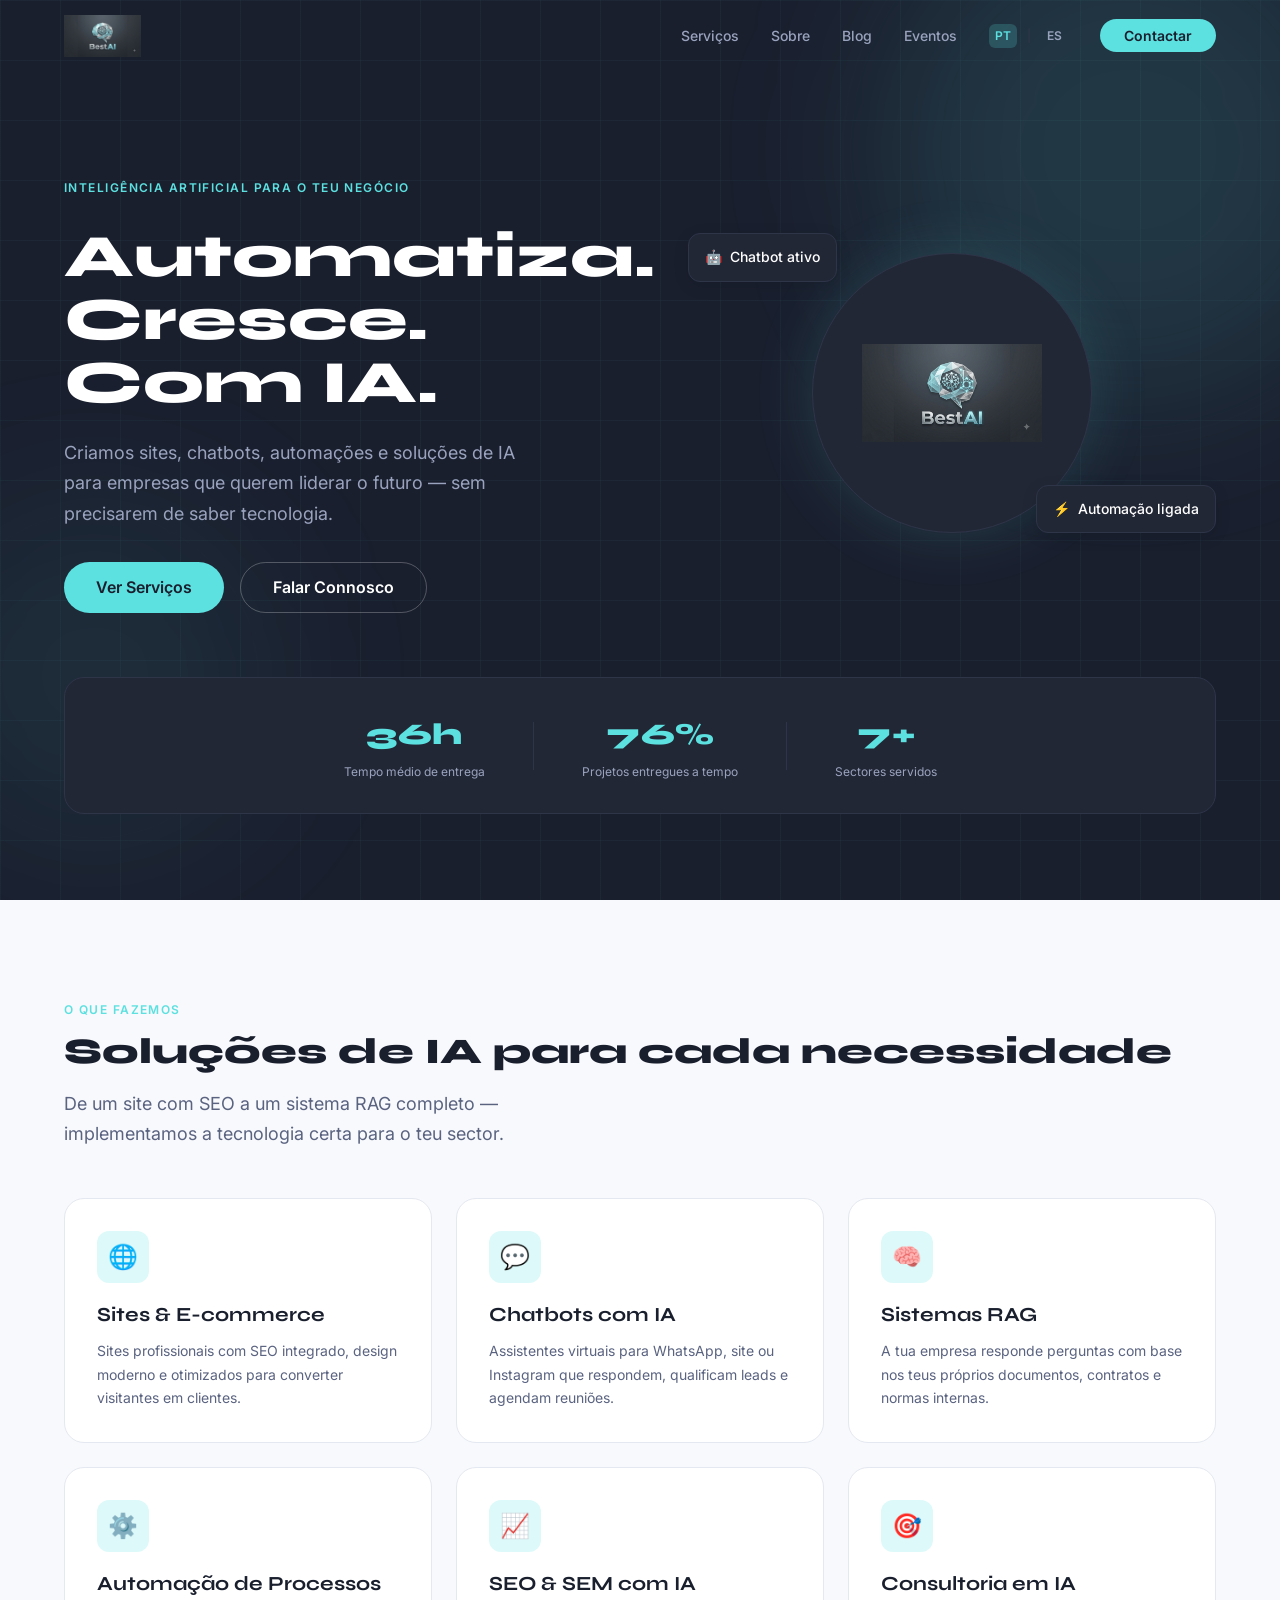
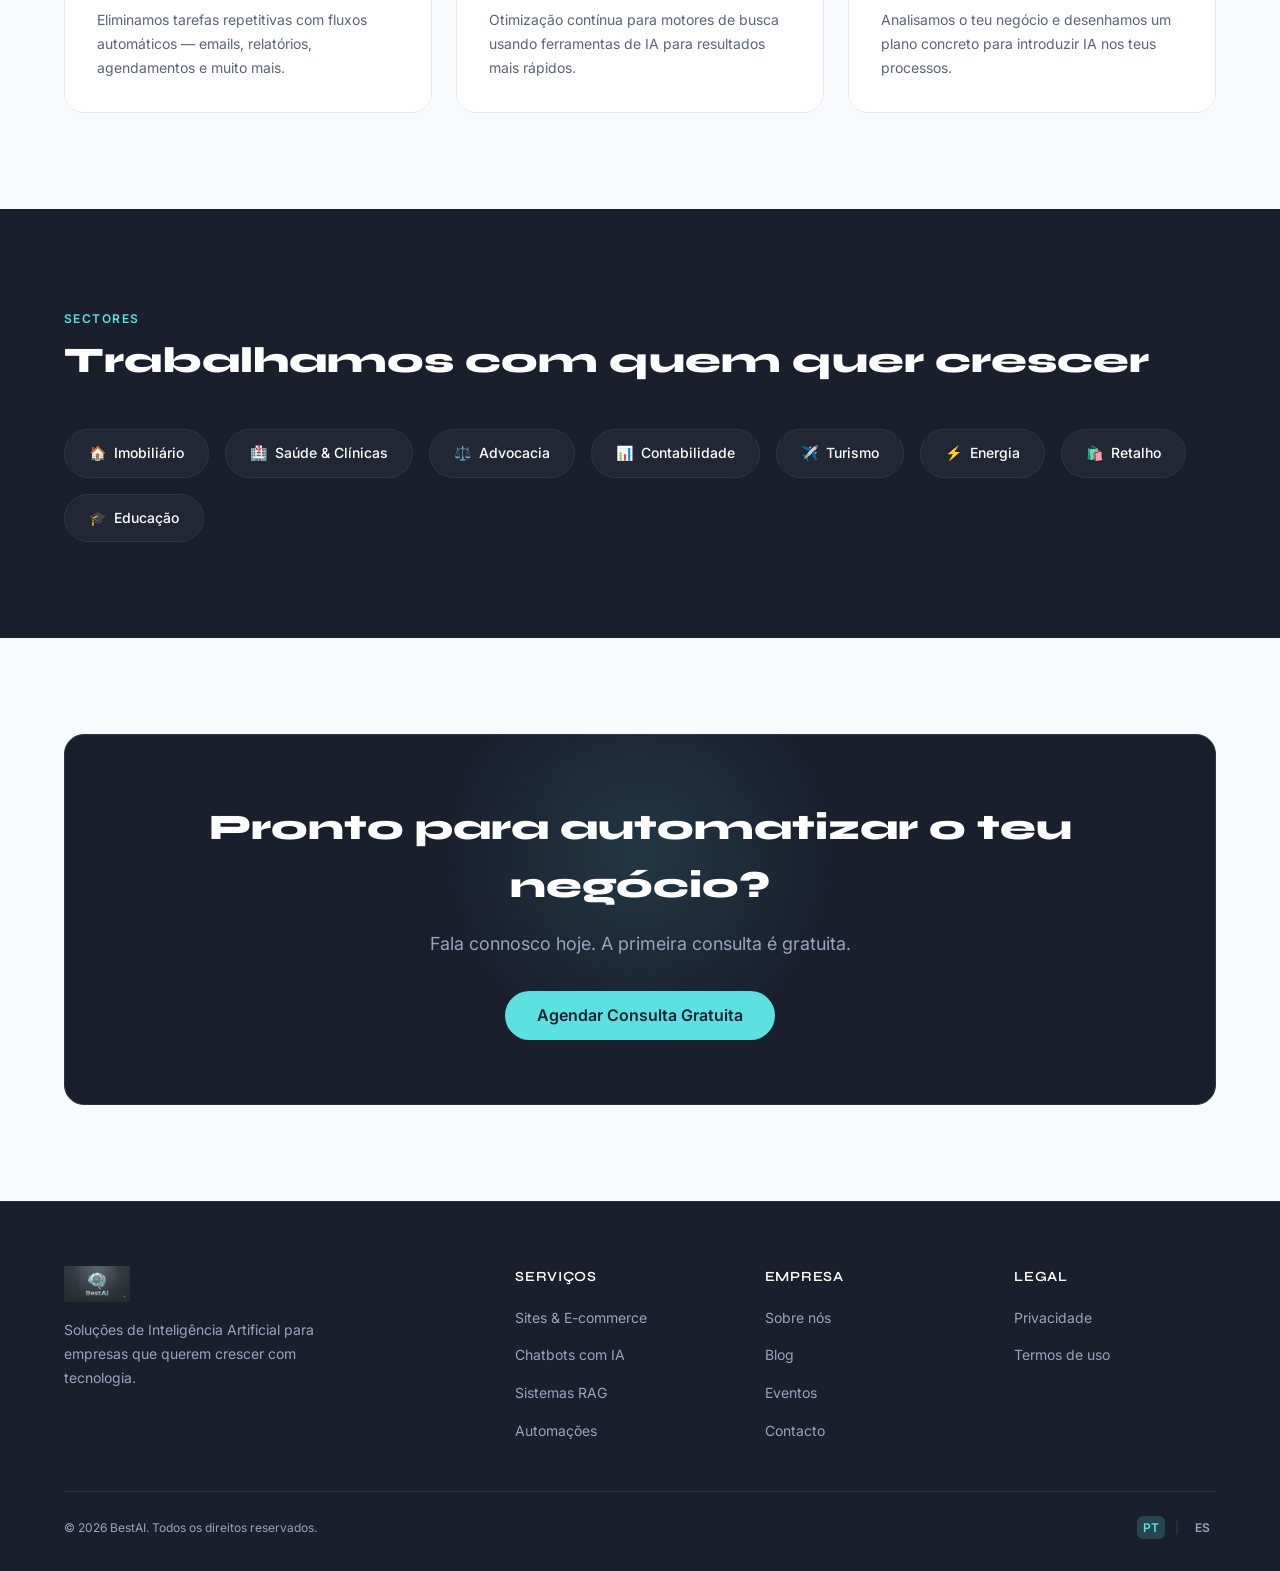
==== index.html @ 7750e02c "feat: index.html homepage completa" ====
<!DOCTYPE html>
<html lang="pt">
<head>
  <meta charset="UTF-8" />
  <meta name="viewport" content="width=device-width, initial-scale=1.0" />
  <meta name="description" content="BestAI — Soluções de Inteligência Artificial para empresas. Sites, Chatbots, RAG, Automações e SEO com IA." />
  <title>BestAI — Inteligência Artificial para o teu negócio</title>

  <link rel="icon" type="image/png" href="assets/images/logo.png" />
  <link rel="stylesheet" href="assets/css/style.css" />
</head>
<body>

  <!-- ═══════════════════════════════════════
       NAVBAR
  ══════════════════════════════════════════ -->
  <nav class="navbar">
    <div class="container">
      <a href="index.html" class="navbar__logo">
        <img src="assets/images/logo.png" alt="BestAI" />
      </a>

      <ul class="navbar__links">
        <li><a href="pages/servicos.html" data-i18n="nav_services">Serviços</a></li>
        <li><a href="pages/sobre.html"    data-i18n="nav_about">Sobre</a></li>
        <li><a href="pages/blog.html"     data-i18n="nav_blog">Blog</a></li>
        <li><a href="pages/eventos.html"  data-i18n="nav_events">Eventos</a></li>
        <li>
          <div class="lang-switcher">
            <span data-lang="pt" class="active">PT</span>
            <span style="color:#2e3548">|</span>
            <span data-lang="es">ES</span>
          </div>
        </li>
        <li><a href="#contacto" class="navbar__cta" data-i18n="nav_contact">Contactar</a></li>
      </ul>

      <div class="navbar__toggle" aria-label="Menu">
        <span></span><span></span><span></span>
      </div>
    </div>
  </nav>

  <!-- ═══════════════════════════════════════
       HERO
  ══════════════════════════════════════════ -->
  <section class="hero">
    <div class="hero__bg">
      <div class="hero__orb hero__orb--1"></div>
      <div class="hero__orb hero__orb--2"></div>
      <div class="hero__grid"></div>
    </div>

    <div class="container hero__content">
      <div class="hero__text">
        <span class="section__eyebrow" data-i18n="hero_eyebrow">Inteligência Artificial para o teu negócio</span>
        <h1 class="hero__title" data-i18n="hero_title">Automatiza. Cresce.<br>Com IA.</h1>
        <p class="hero__subtitle" data-i18n="hero_subtitle">
          Criamos sites, chatbots, automações e soluções de IA para empresas que querem liderar o futuro.
        </p>
        <div class="hero__actions">
          <a href="pages/servicos.html" class="btn btn--primary" data-i18n="hero_cta_main">Ver Serviços</a>
          <a href="#contacto" class="btn btn--outline" data-i18n="hero_cta_alt">Falar Connosco</a>
        </div>
      </div>

      <div class="hero__visual">
        <div class="hero__card-float hero__card-float--1">
          <span>🤖</span>
          <p>Chatbot ativo</p>
        </div>
        <div class="hero__brain">
          <img src="assets/images/logo.png" alt="BestAI Brain" />
        </div>
        <div class="hero__card-float hero__card-float--2">
          <span>⚡</span>
          <p>Automação ligada</p>
        </div>
      </div>
    </div>

    <!-- Stats -->
    <div class="container">
      <div class="hero__stats">
        <div class="stat-item">
          <span class="stat-item__value" data-target="48h">48h</span>
          <span class="stat-item__label" data-i18n="stat_1_label">Tempo médio de entrega</span>
        </div>
        <div class="stat-item__divider"></div>
        <div class="stat-item">
          <span class="stat-item__value" data-target="100%">100%</span>
          <span class="stat-item__label" data-i18n="stat_2_label">Projetos entregues a tempo</span>
        </div>
        <div class="stat-item__divider"></div>
        <div class="stat-item">
          <span class="stat-item__value" data-target="10+">10+</span>
          <span class="stat-item__label" data-i18n="stat_3_label">Sectores servidos</span>
        </div>
      </div>
    </div>
  </section>

  <!-- ═══════════════════════════════════════
       SERVIÇOS
  ══════════════════════════════════════════ -->
  <section class="section section--light" id="servicos">
    <div class="container">
      <div class="section__header">
        <span class="section__eyebrow" data-i18n="services_eyebrow">O que fazemos</span>
        <h2 class="section__title" data-i18n="services_title">Soluções de IA para cada necessidade</h2>
        <p class="section__subtitle" data-i18n="services_subtitle">
          De um site com SEO a um sistema RAG completo — implementamos a tecnologia certa para o teu sector.
        </p>
      </div>

      <div class="services__grid">
        <div class="card">
          <div class="card__icon">🌐</div>
          <h3 class="card__title" data-i18n="svc_1_title">Sites & E-commerce</h3>
          <p class="card__text"  data-i18n="svc_1_text">Sites profissionais com SEO integrado, design moderno e otimizados para converter visitantes em clientes.</p>
        </div>
        <div class="card">
          <div class="card__icon">💬</div>
          <h3 class="card__title" data-i18n="svc_2_title">Chatbots com IA</h3>
          <p class="card__text"  data-i18n="svc_2_text">Assistentes virtuais para WhatsApp, site ou Instagram que respondem, qualificam leads e agendam reuniões.</p>
        </div>
        <div class="card">
          <div class="card__icon">🧠</div>
          <h3 class="card__title" data-i18n="svc_3_title">Sistemas RAG</h3>
          <p class="card__text"  data-i18n="svc_3_text">A tua empresa responde perguntas com base nos teus próprios documentos, contratos e normas internas.</p>
        </div>
        <div class="card">
          <div class="card__icon">⚙️</div>
          <h3 class="card__title" data-i18n="svc_4_title">Automação de Processos</h3>
          <p class="card__text"  data-i18n="svc_4_text">Eliminamos tarefas repetitivas com fluxos automáticos — emails, relatórios, agendamentos e muito mais.</p>
        </div>
        <div class="card">
          <div class="card__icon">📈</div>
          <h3 class="card__title" data-i18n="svc_5_title">SEO & SEM com IA</h3>
          <p class="card__text"  data-i18n="svc_5_text">Otimização contínua para motores de busca usando ferramentas de IA para resultados mais rápidos.</p>
        </div>
        <div class="card">
          <div class="card__icon">🎯</div>
          <h3 class="card__title" data-i18n="svc_6_title">Consultoria em IA</h3>
          <p class="card__text"  data-i18n="svc_6_text">Analisamos o teu negócio e desenhamos um plano concreto para introduzir IA nos teus processos.</p>
        </div>
      </div>
    </div>
  </section>

  <!-- ═══════════════════════════════════════
       SECTORES
  ══════════════════════════════════════════ -->
  <section class="section section--dark" id="sectores">
    <div class="container">
      <div class="section__header">
        <span class="section__eyebrow" data-i18n="sectors_eyebrow">Sectores</span>
        <h2 class="section__title" data-i18n="sectors_title">Trabalhamos com quem quer crescer</h2>
      </div>
      <div class="sectors__grid">
        <div class="sector-tag">🏠 <span data-i18n="sector_1">Imobiliário</span></div>
        <div class="sector-tag">🏥 <span data-i18n="sector_2">Saúde & Clínicas</span></div>
        <div class="sector-tag">⚖️ <span data-i18n="sector_3">Advocacia</span></div>
        <div class="sector-tag">📊 <span data-i18n="sector_4">Contabilidade</span></div>
        <div class="sector-tag">✈️ <span data-i18n="sector_5">Turismo</span></div>
        <div class="sector-tag">⚡ <span data-i18n="sector_6">Energia</span></div>
        <div class="sector-tag">🛍️ <span data-i18n="sector_7">Retalho</span></div>
        <div class="sector-tag">🎓 <span data-i18n="sector_8">Educação</span></div>
      </div>
    </div>
  </section>

  <!-- ═══════════════════════════════════════
       CTA FINAL
  ══════════════════════════════════════════ -->
  <section class="section cta-section" id="contacto">
    <div class="container">
      <div class="cta-box">
        <h2 class="cta-box__title" data-i18n="cta_title">Pronto para automatizar o teu negócio?</h2>
        <p class="cta-box__subtitle" data-i18n="cta_subtitle">Fala connosco hoje. A primeira consulta é gratuita.</p>
        <a href="mailto:hello@bestai.pt" class="btn btn--primary" data-i18n="cta_button">Agendar Consulta Gratuita</a>
      </div>
    </div>
  </section>

  <!-- ═══════════════════════════════════════
       FOOTER
  ══════════════════════════════════════════ -->
  <footer class="footer">
    <div class="container">
      <div class="footer__grid">
        <div class="footer__brand">
          <img src="assets/images/logo.png" alt="BestAI" />
          <p data-i18n="footer_desc">Soluções de Inteligência Artificial para empresas que querem crescer com tecnologia.</p>
        </div>
        <div class="footer__col">
          <h4 data-i18n="footer_services">Serviços</h4>
          <ul>
            <li><a href="pages/servicos.html">Sites & E-commerce</a></li>
            <li><a href="pages/servicos.html">Chatbots com IA</a></li>
            <li><a href="pages/servicos.html">Sistemas RAG</a></li>
            <li><a href="pages/servicos.html">Automações</a></li>
          </ul>
        </div>
        <div class="footer__col">
          <h4 data-i18n="footer_company">Empresa</h4>
          <ul>
            <li><a href="pages/sobre.html"   data-i18n="footer_about">Sobre nós</a></li>
            <li><a href="pages/blog.html"    data-i18n="footer_blog">Blog</a></li>
            <li><a href="pages/eventos.html" data-i18n="footer_events">Eventos</a></li>
            <li><a href="#contacto"          data-i18n="footer_contact">Contacto</a></li>
          </ul>
        </div>
        <div class="footer__col">
          <h4 data-i18n="footer_legal">Legal</h4>
          <ul>
            <li><a href="#" data-i18n="footer_privacy">Privacidade</a></li>
            <li><a href="#" data-i18n="footer_terms">Termos de uso</a></li>
          </ul>
        </div>
      </div>
      <div class="footer__bottom">
        <span>© 2026 BestAI. <span data-i18n="footer_rights">Todos os direitos reservados.</span></span>
        <div class="lang-switcher">
          <span data-lang="pt">PT</span>
          <span style="color:#2e3548">|</span>
          <span data-lang="es">ES</span>
        </div>
      </div>
    </div>
  </footer>

  <script src="assets/js/i18n.js"></script>
  <script src="assets/js/main.js"></script>
</body>
</html>
---- assets/css/style.css ----
/* ============================================
   BESTAI — GLOBAL STYLES
   ============================================ */

   @import url('https://fonts.googleapis.com/css2?family=Syne:wght@400;600;700;800&family=Inter:wght@300;400;500;600&display=swap');
   @import './theme.css';
   
   /* RESET */
   *, *::before, *::after {
     box-sizing: border-box;
     margin: 0;
     padding: 0;
   }
   
   html {
     scroll-behavior: smooth;
     font-size: 16px;
   }
   
   body {
     font-family: var(--font-body);
     font-weight: var(--weight-regular);
     color: var(--color-text-primary);
     background-color: var(--color-light-bg);
     line-height: 1.6;
     -webkit-font-smoothing: antialiased;
   }
   
   img { max-width: 100%; display: block; }
   a  { text-decoration: none; color: inherit; }
   ul { list-style: none; }
   
   /* ============================================
      CONTAINER
      ============================================ */
   .container {
     width: 100%;
     max-width: var(--container-max);
     margin: 0 auto;
     padding: 0 var(--space-6);
   }
   
   /* ============================================
      NAVBAR
      ============================================ */
   .navbar {
     position: fixed;
     top: 0; left: 0; right: 0;
     height: var(--nav-height);
     z-index: 100;
     transition: background var(--transition-normal),
                 box-shadow var(--transition-normal);
   }
   
   .navbar.scrolled {
     background: rgba(26, 31, 46, 0.96);
     backdrop-filter: blur(12px);
     box-shadow: 0 2px 20px rgba(0,0,0,0.3);
   }
   
   .navbar .container {
     height: 100%;
     display: flex;
     align-items: center;
     justify-content: space-between;
   }
   
   .navbar__logo img {
     height: 42px;
     width: auto;
   }
   
   .navbar__links {
     display: flex;
     align-items: center;
     gap: var(--space-8);
   }
   
   .navbar__links a {
     font-family: var(--font-body);
     font-size: var(--text-sm);
     font-weight: var(--weight-medium);
     color: var(--color-text-muted);
     transition: color var(--transition-fast);
     position: relative;
   }
   
   .navbar__links a::after {
     content: '';
     position: absolute;
     bottom: -4px; left: 0;
     width: 0; height: 2px;
     background: var(--color-cyan);
     transition: width var(--transition-normal);
   }
   
   .navbar__links a:hover,
   .navbar__links a.active {
     color: var(--color-text-light);
   }
   
   .navbar__links a:hover::after,
   .navbar__links a.active::after {
     width: 100%;
   }
   
   .navbar__cta {
     background: var(--color-cyan);
     color: var(--color-dark-bg) !important;
     font-weight: var(--weight-semibold) !important;
     padding: var(--space-2) var(--space-6);
     border-radius: var(--radius-full);
     transition: background var(--transition-fast),
                 box-shadow var(--transition-fast) !important;
   }
   
   .navbar__cta:hover {
     background: var(--color-cyan-dark) !important;
     box-shadow: var(--shadow-cyan) !important;
   }
   
   .navbar__cta::after { display: none !important; }
   
   /* Lang switcher */
   .lang-switcher {
     display: flex;
     align-items: center;
     gap: var(--space-1);
     font-size: var(--text-xs);
     font-weight: var(--weight-semibold);
     color: var(--color-text-muted);
     cursor: pointer;
   }
   
   .lang-switcher span {
     padding: 2px 6px;
     border-radius: var(--radius-sm);
     transition: background var(--transition-fast),
                 color var(--transition-fast);
   }
   
   .lang-switcher span.active {
     background: var(--color-cyan-glow);
     color: var(--color-cyan);
   }
   
   /* Mobile menu toggle */
   .navbar__toggle {
     display: none;
     flex-direction: column;
     gap: 5px;
     cursor: pointer;
     padding: var(--space-2);
   }
   
   .navbar__toggle span {
     display: block;
     width: 24px; height: 2px;
     background: var(--color-text-light);
     border-radius: 2px;
     transition: transform var(--transition-normal),
                 opacity var(--transition-normal);
   }
   
   /* ============================================
      BUTTONS
      ============================================ */
   .btn {
     display: inline-flex;
     align-items: center;
     gap: var(--space-2);
     padding: var(--space-3) var(--space-8);
     border-radius: var(--radius-full);
     font-family: var(--font-body);
     font-size: var(--text-base);
     font-weight: var(--weight-semibold);
     cursor: pointer;
     border: none;
     transition: all var(--transition-normal);
     white-space: nowrap;
   }
   
   .btn--primary {
     background: var(--color-cyan);
     color: var(--color-dark-bg);
   }
   
   .btn--primary:hover {
     background: var(--color-cyan-dark);
     box-shadow: var(--shadow-cyan);
     transform: translateY(-2px);
   }
   
   .btn--outline {
     background: transparent;
     color: var(--color-text-light);
     border: 1.5px solid rgba(255,255,255,0.25);
   }
   
   .btn--outline:hover {
     border-color: var(--color-cyan);
     color: var(--color-cyan);
     transform: translateY(-2px);
   }
   
   .btn--dark {
     background: var(--color-dark-surface);
     color: var(--color-text-light);
     border: 1px solid var(--color-dark-border);
   }
   
   .btn--dark:hover {
     border-color: var(--color-cyan);
     box-shadow: var(--shadow-cyan);
     transform: translateY(-2px);
   }
   
   /* ============================================
      SECTION BASE
      ============================================ */
   .section {
     padding: var(--space-24) 0;
   }
   
   .section--dark {
     background: var(--color-dark-bg);
     color: var(--color-text-light);
   }
   
   .section--light {
     background: var(--color-light-bg);
   }
   
   .section--surface {
     background: var(--color-light-surface);
   }
   
   .section__eyebrow {
     display: inline-block;
     font-size: var(--text-xs);
     font-weight: var(--weight-semibold);
     letter-spacing: 0.12em;
     text-transform: uppercase;
     color: var(--color-cyan);
     margin-bottom: var(--space-3);
   }
   
   .section__title {
     font-family: var(--font-display);
     font-size: var(--text-4xl);
     font-weight: var(--weight-black);
     line-height: 1.15;
     margin-bottom: var(--space-4);
   }
   
   .section__subtitle {
     font-size: var(--text-lg);
     color: var(--color-text-secondary);
     max-width: 560px;
     line-height: 1.7;
   }
   
   .section--dark .section__subtitle {
     color: var(--color-text-muted);
   }
   
   /* ============================================
      CARDS
      ============================================ */
   .card {
     background: var(--color-light-surface);
     border: 1px solid var(--color-light-border);
     border-radius: var(--radius-lg);
     padding: var(--space-8);
     transition: box-shadow var(--transition-normal),
                 transform var(--transition-normal),
                 border-color var(--transition-normal);
   }
   
   .card:hover {
     box-shadow: var(--shadow-lg);
     transform: translateY(-4px);
     border-color: var(--color-cyan);
   }
   
   .card--dark {
     background: var(--color-dark-surface);
     border-color: var(--color-dark-border);
   }
   
   .card--dark:hover {
     box-shadow: var(--shadow-cyan);
   }
   
   .card__icon {
     width: 52px; height: 52px;
     background: var(--color-cyan-glow);
     border-radius: var(--radius-md);
     display: flex;
     align-items: center;
     justify-content: center;
     margin-bottom: var(--space-4);
     font-size: 1.5rem;
   }
   
   .card__title {
     font-family: var(--font-display);
     font-size: var(--text-xl);
     font-weight: var(--weight-bold);
     margin-bottom: var(--space-2);
   }
   
   .card__text {
     font-size: var(--text-sm);
     color: var(--color-text-secondary);
     line-height: 1.7;
   }
   
   .card--dark .card__text {
     color: var(--color-text-muted);
   }
   
   /* ============================================
      FOOTER
      ============================================ */
   .footer {
     background: var(--color-dark-bg);
     color: var(--color-text-muted);
     padding: var(--space-16) 0 var(--space-8);
     border-top: 1px solid var(--color-dark-border);
   }
   
   .footer__grid {
     display: grid;
     grid-template-columns: 2fr 1fr 1fr 1fr;
     gap: var(--space-12);
     margin-bottom: var(--space-12);
   }
   
   .footer__brand img {
     height: 36px;
     margin-bottom: var(--space-4);
   }
   
   .footer__brand p {
     font-size: var(--text-sm);
     line-height: 1.7;
     max-width: 280px;
   }
   
   .footer__col h4 {
     font-family: var(--font-display);
     font-size: var(--text-sm);
     font-weight: var(--weight-semibold);
     color: var(--color-text-light);
     margin-bottom: var(--space-4);
     letter-spacing: 0.05em;
     text-transform: uppercase;
   }
   
   .footer__col ul {
     display: flex;
     flex-direction: column;
     gap: var(--space-3);
   }
   
   .footer__col ul li a {
     font-size: var(--text-sm);
     color: var(--color-text-muted);
     transition: color var(--transition-fast);
   }
   
   .footer__col ul li a:hover {
     color: var(--color-cyan);
   }
   
   .footer__bottom {
     border-top: 1px solid var(--color-dark-border);
     padding-top: var(--space-6);
     display: flex;
     justify-content: space-between;
     align-items: center;
     font-size: var(--text-xs);
   }
   
   /* ============================================
      RESPONSIVE
      ============================================ */
   @media (max-width: 768px) {
     .navbar__links { display: none; }
     .navbar__toggle { display: flex; }
   
     .section__title { font-size: var(--text-3xl); }
   
     .footer__grid {
       grid-template-columns: 1fr 1fr;
       gap: var(--space-8);
     }
   
     .footer__bottom {
       flex-direction: column;
       gap: var(--space-3);
       text-align: center;
     }
   }
   
   @media (max-width: 480px) {
     .section { padding: var(--space-16) 0; }
     .section__title { font-size: var(--text-2xl); }
     .footer__grid { grid-template-columns: 1fr; }
   }

   /* ============================================
   HERO
   ============================================ */
.hero {
    min-height: 100vh;
    background: var(--color-dark-bg);
    position: relative;
    overflow: hidden;
    display: flex;
    flex-direction: column;
    justify-content: center;
    padding-top: var(--nav-height);
  }
  
  .hero__bg {
    position: absolute;
    inset: 0;
    pointer-events: none;
  }
  
  .hero__orb {
    position: absolute;
    border-radius: 50%;
    filter: blur(80px);
  }
  
  .hero__orb--1 {
    width: 500px; height: 500px;
    background: rgba(92, 224, 224, 0.12);
    top: -100px; right: -100px;
  }
  
  .hero__orb--2 {
    width: 350px; height: 350px;
    background: rgba(92, 224, 224, 0.07);
    bottom: 50px; left: -80px;
  }
  
  .hero__grid {
    position: absolute;
    inset: 0;
    background-image:
      linear-gradient(rgba(92,224,224,0.04) 1px, transparent 1px),
      linear-gradient(90deg, rgba(92,224,224,0.04) 1px, transparent 1px);
    background-size: 60px 60px;
  }
  
  .hero__content {
    display: grid;
    grid-template-columns: 1fr 1fr;
    align-items: center;
    gap: var(--space-16);
    padding-top: var(--space-20);
    padding-bottom: var(--space-16);
    position: relative;
    z-index: 1;
  }
  
  .hero__text { max-width: 560px; }
  
  .hero__title {
    font-family: var(--font-display);
    font-size: var(--text-6xl);
    font-weight: var(--weight-black);
    color: var(--color-text-light);
    line-height: 1.05;
    margin: var(--space-4) 0 var(--space-6);
  }
  
  .hero__title em {
    font-style: normal;
    color: var(--color-cyan);
  }
  
  .hero__subtitle {
    font-size: var(--text-lg);
    color: var(--color-text-muted);
    line-height: 1.7;
    margin-bottom: var(--space-8);
    max-width: 480px;
  }
  
  .hero__actions {
    display: flex;
    gap: var(--space-4);
    flex-wrap: wrap;
  }
  
  /* Hero visual */
  .hero__visual {
    position: relative;
    display: flex;
    justify-content: center;
    align-items: center;
    height: 400px;
  }
  
  .hero__brain {
    width: 280px; height: 280px;
    background: var(--color-dark-surface);
    border: 1px solid var(--color-dark-border);
    border-radius: 50%;
    display: flex;
    align-items: center;
    justify-content: center;
    box-shadow: 0 0 60px rgba(92,224,224,0.15);
    animation: pulse 3s ease-in-out infinite;
  }
  
  .hero__brain img {
    width: 180px;
    height: auto;
  }
  
  @keyframes pulse {
    0%, 100% { box-shadow: 0 0 60px rgba(92,224,224,0.15); }
    50%       { box-shadow: 0 0 100px rgba(92,224,224,0.28); }
  }
  
  .hero__card-float {
    position: absolute;
    background: var(--color-dark-surface);
    border: 1px solid var(--color-dark-border);
    border-radius: var(--radius-md);
    padding: var(--space-3) var(--space-4);
    display: flex;
    align-items: center;
    gap: var(--space-2);
    font-size: var(--text-sm);
    color: var(--color-text-light);
    font-weight: var(--weight-medium);
    box-shadow: var(--shadow-md);
    animation: float 4s ease-in-out infinite;
  }
  
  .hero__card-float--1 { top: 40px;  left: 0;   animation-delay: 0s; }
  .hero__card-float--2 { bottom: 60px; right: 0; animation-delay: 1.5s; }
  
  @keyframes float {
    0%, 100% { transform: translateY(0); }
    50%       { transform: translateY(-10px); }
  }
  
  /* Stats bar */
  .hero__stats {
    display: flex;
    align-items: center;
    justify-content: center;
    gap: var(--space-12);
    padding: var(--space-8) var(--space-12);
    background: var(--color-dark-surface);
    border: 1px solid var(--color-dark-border);
    border-radius: var(--radius-lg);
    margin-bottom: var(--space-16);
    position: relative;
    z-index: 1;
  }
  
  .stat-item {
    display: flex;
    flex-direction: column;
    align-items: center;
    gap: var(--space-1);
  }
  
  .stat-item__value {
    font-family: var(--font-display);
    font-size: var(--text-3xl);
    font-weight: var(--weight-black);
    color: var(--color-cyan);
  }
  
  .stat-item__label {
    font-size: var(--text-xs);
    color: var(--color-text-muted);
    text-align: center;
  }
  
  .stat-item__divider {
    width: 1px;
    height: 48px;
    background: var(--color-dark-border);
  }
  
  /* ============================================
     SERVICES GRID
     ============================================ */
  .section__header {
    margin-bottom: var(--space-12);
  }
  
  .services__grid {
    display: grid;
    grid-template-columns: repeat(3, 1fr);
    gap: var(--space-6);
  }
  
  /* ============================================
     SECTORS
     ============================================ */
  .sectors__grid {
    display: flex;
    flex-wrap: wrap;
    gap: var(--space-4);
    margin-top: var(--space-8);
  }
  
  .sector-tag {
    background: var(--color-dark-surface);
    border: 1px solid var(--color-dark-border);
    border-radius: var(--radius-full);
    padding: var(--space-3) var(--space-6);
    font-size: var(--text-sm);
    font-weight: var(--weight-medium);
    color: var(--color-text-light);
    display: flex;
    align-items: center;
    gap: var(--space-2);
    transition: border-color var(--transition-fast),
                box-shadow var(--transition-fast);
    cursor: default;
  }
  
  .sector-tag:hover {
    border-color: var(--color-cyan);
    box-shadow: var(--shadow-cyan);
  }
  
  /* ============================================
     CTA SECTION
     ============================================ */
  .cta-section {
    background: var(--color-light-bg);
  }
  
  .cta-box {
    background: var(--color-dark-bg);
    border: 1px solid var(--color-dark-border);
    border-radius: var(--radius-lg);
    padding: var(--space-16) var(--space-12);
    text-align: center;
    position: relative;
    overflow: hidden;
  }
  
  .cta-box::before {
    content: '';
    position: absolute;
    top: -80px; left: 50%;
    transform: translateX(-50%);
    width: 400px; height: 400px;
    background: radial-gradient(circle, rgba(92,224,224,0.12) 0%, transparent 70%);
    pointer-events: none;
  }
  
  .cta-box__title {
    font-family: var(--font-display);
    font-size: var(--text-4xl);
    font-weight: var(--weight-black);
    color: var(--color-text-light);
    margin-bottom: var(--space-4);
    position: relative;
  }
  
  .cta-box__subtitle {
    font-size: var(--text-lg);
    color: var(--color-text-muted);
    margin-bottom: var(--space-8);
    position: relative;
  }
  
  /* ============================================
     MOBILE — HERO & GRIDS
     ============================================ */
  @media (max-width: 768px) {
    .hero__content {
      grid-template-columns: 1fr;
      text-align: center;
      padding-top: var(--space-12);
    }
  
    .hero__title { font-size: var(--text-4xl); }
    .hero__subtitle { margin: 0 auto var(--space-8); }
    .hero__actions { justify-content: center; }
    .hero__visual { display: none; }
  
    .hero__stats {
      flex-direction: column;
      gap: var(--space-6);
    }
  
    .stat-item__divider { width: 48px; height: 1px; }
  
    .services__grid { grid-template-columns: 1fr; }
  
    .cta-box {
      padding: var(--space-12) var(--space-6);
    }
  
    .cta-box__title { font-size: var(--text-2xl); }
  }
  
  @media (max-width: 480px) {
    .hero__title { font-size: var(--text-3xl); }
  }
  
  /* Mobile menu open */
  .navbar__links.open {
    display: flex;
    flex-direction: column;
    position: fixed;
    top: var(--nav-height);
    left: 0; right: 0;
    background: rgba(26, 31, 46, 0.98);
    backdrop-filter: blur(12px);
    padding: var(--space-8) var(--space-6);
    gap: var(--space-6);
    border-bottom: 1px solid var(--color-dark-border);
  }
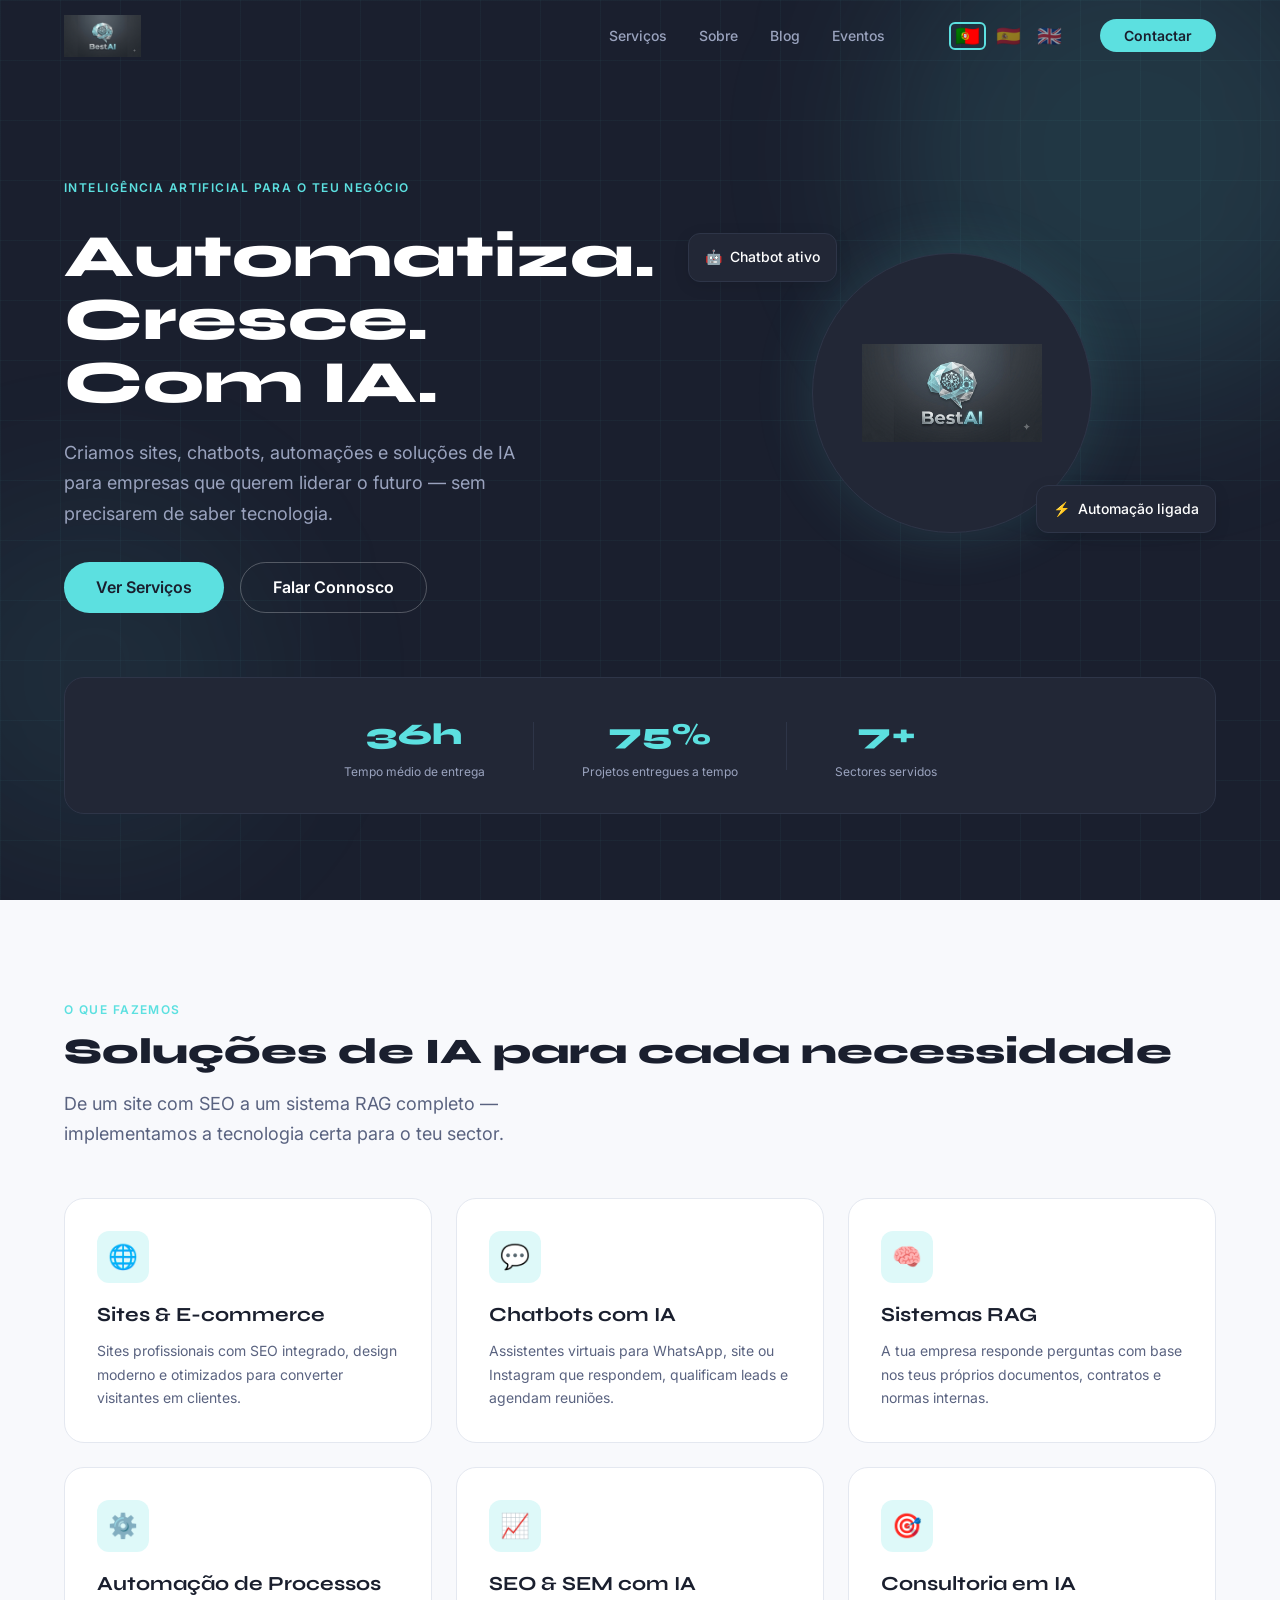
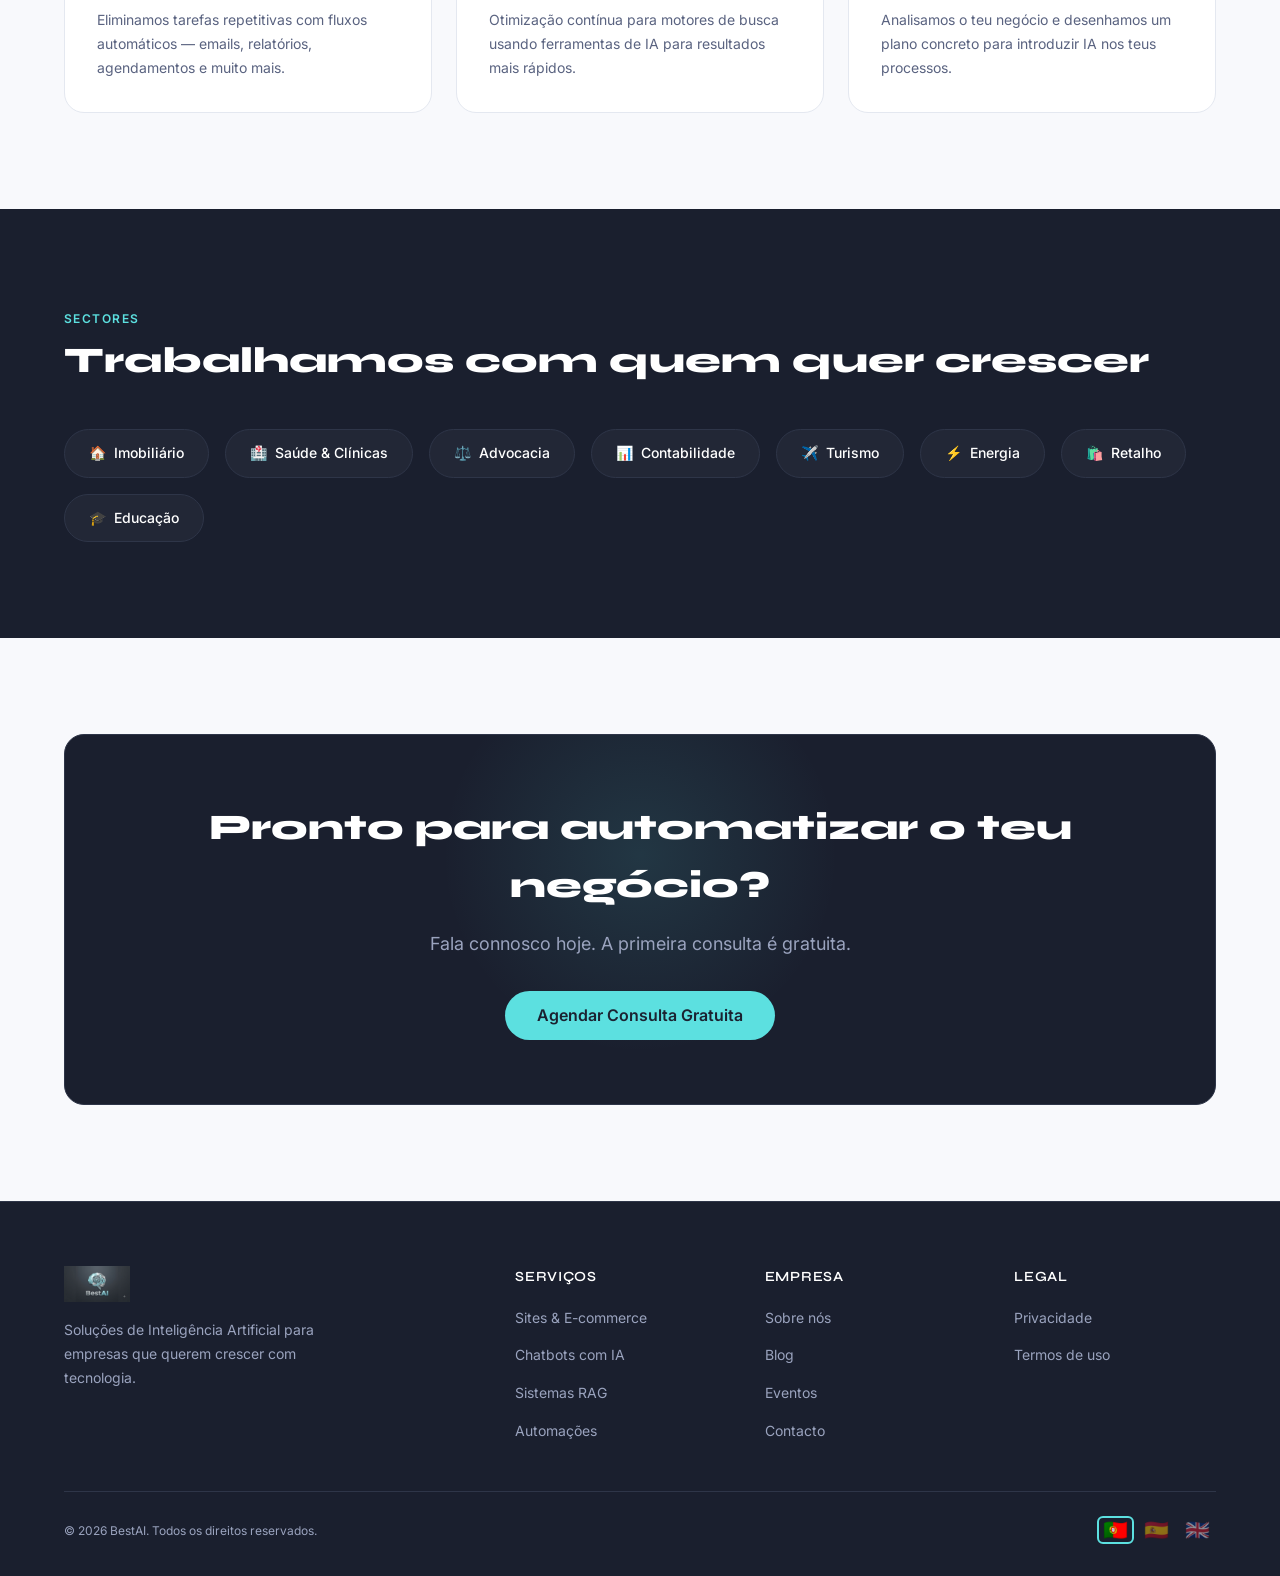
==== commit 4da0d6ca: "fix: paginas internas vercel + ingles + bandeiras" ====
--- a/index.html
+++ b/index.html
@@ -26,12 +26,13 @@
         <li><a href="pages/blog.html"     data-i18n="nav_blog">Blog</a></li>
         <li><a href="pages/eventos.html"  data-i18n="nav_events">Eventos</a></li>
         <li>
-          <div class="lang-switcher">
-            <span data-lang="pt" class="active">PT</span>
-            <span style="color:#2e3548">|</span>
-            <span data-lang="es">ES</span>
-          </div>
-        </li>
+            <li>
+                <div class="lang-switcher">
+                  <button class="lang-btn active" data-lang="pt" title="Português">🇵🇹</button>
+                  <button class="lang-btn" data-lang="es" title="Español">🇪🇸</button>
+                  <button class="lang-btn" data-lang="en" title="English">🇬🇧</button>
+                </div>
+              </li>
         <li><a href="#contacto" class="navbar__cta" data-i18n="nav_contact">Contactar</a></li>
       </ul>
 
@@ -222,10 +223,10 @@
       <div class="footer__bottom">
         <span>© 2026 BestAI. <span data-i18n="footer_rights">Todos os direitos reservados.</span></span>
         <div class="lang-switcher">
-          <span data-lang="pt">PT</span>
-          <span style="color:#2e3548">|</span>
-          <span data-lang="es">ES</span>
-        </div>
+            <button class="lang-btn active" data-lang="pt" title="Português">🇵🇹</button>
+            <button class="lang-btn" data-lang="es" title="Español">🇪🇸</button>
+            <button class="lang-btn" data-lang="en" title="English">🇬🇧</button>
+          </div>
       </div>
     </div>
   </footer>
--- a/assets/css/style.css
+++ b/assets/css/style.css
@@ -728,4 +728,36 @@
     padding: var(--space-8) var(--space-6);
     gap: var(--space-6);
     border-bottom: 1px solid var(--color-dark-border);
+  }
+
+  /* ============================================
+   LANG SWITCHER COM BANDEIRAS
+   ============================================ */
+.lang-switcher {
+    display: flex;
+    align-items: center;
+    gap: var(--space-1);
+  }
+  
+  .lang-btn {
+    background: none;
+    border: 2px solid transparent;
+    border-radius: var(--radius-sm);
+    cursor: pointer;
+    font-size: 1.25rem;
+    padding: 2px 4px;
+    line-height: 1;
+    transition: border-color var(--transition-fast),
+                transform var(--transition-fast);
+    opacity: 0.5;
+  }
+  
+  .lang-btn:hover {
+    opacity: 1;
+    transform: scale(1.15);
+  }
+  
+  .lang-btn.active {
+    opacity: 1;
+    border-color: var(--color-cyan);
   }
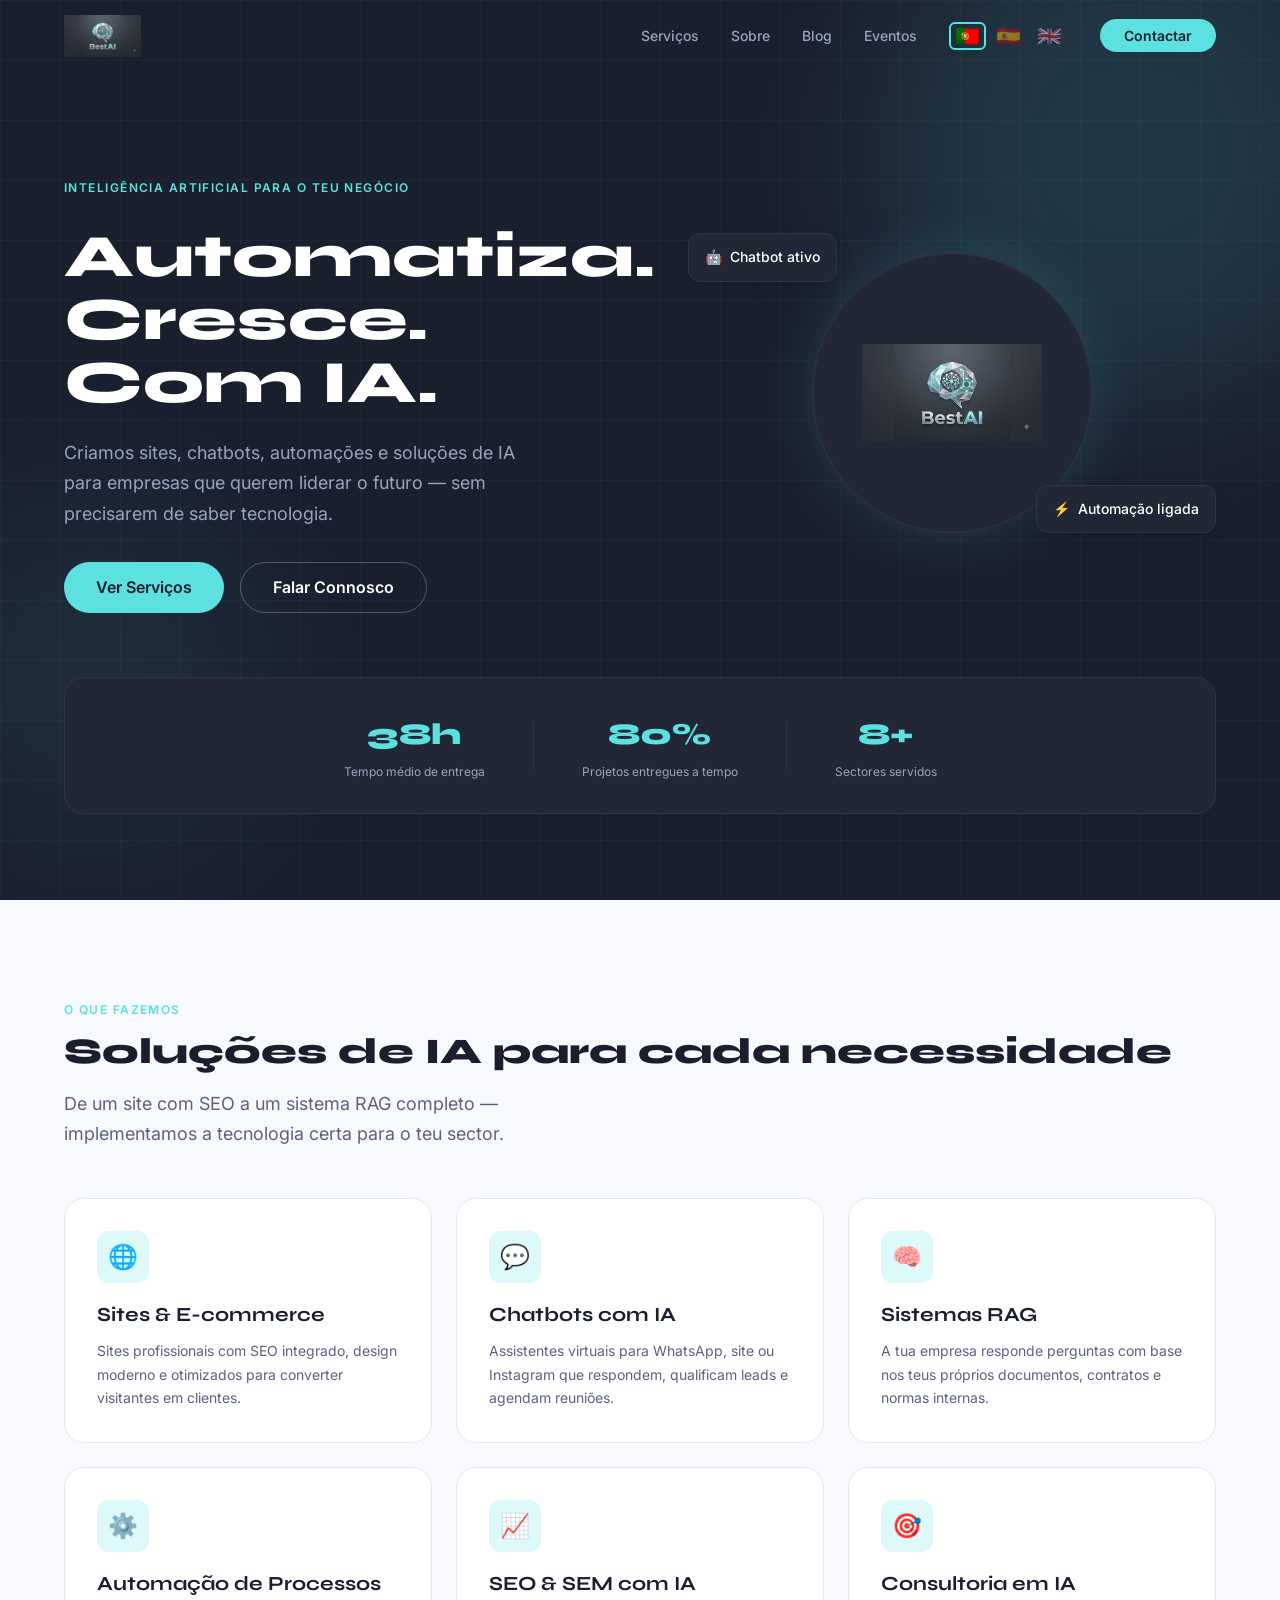
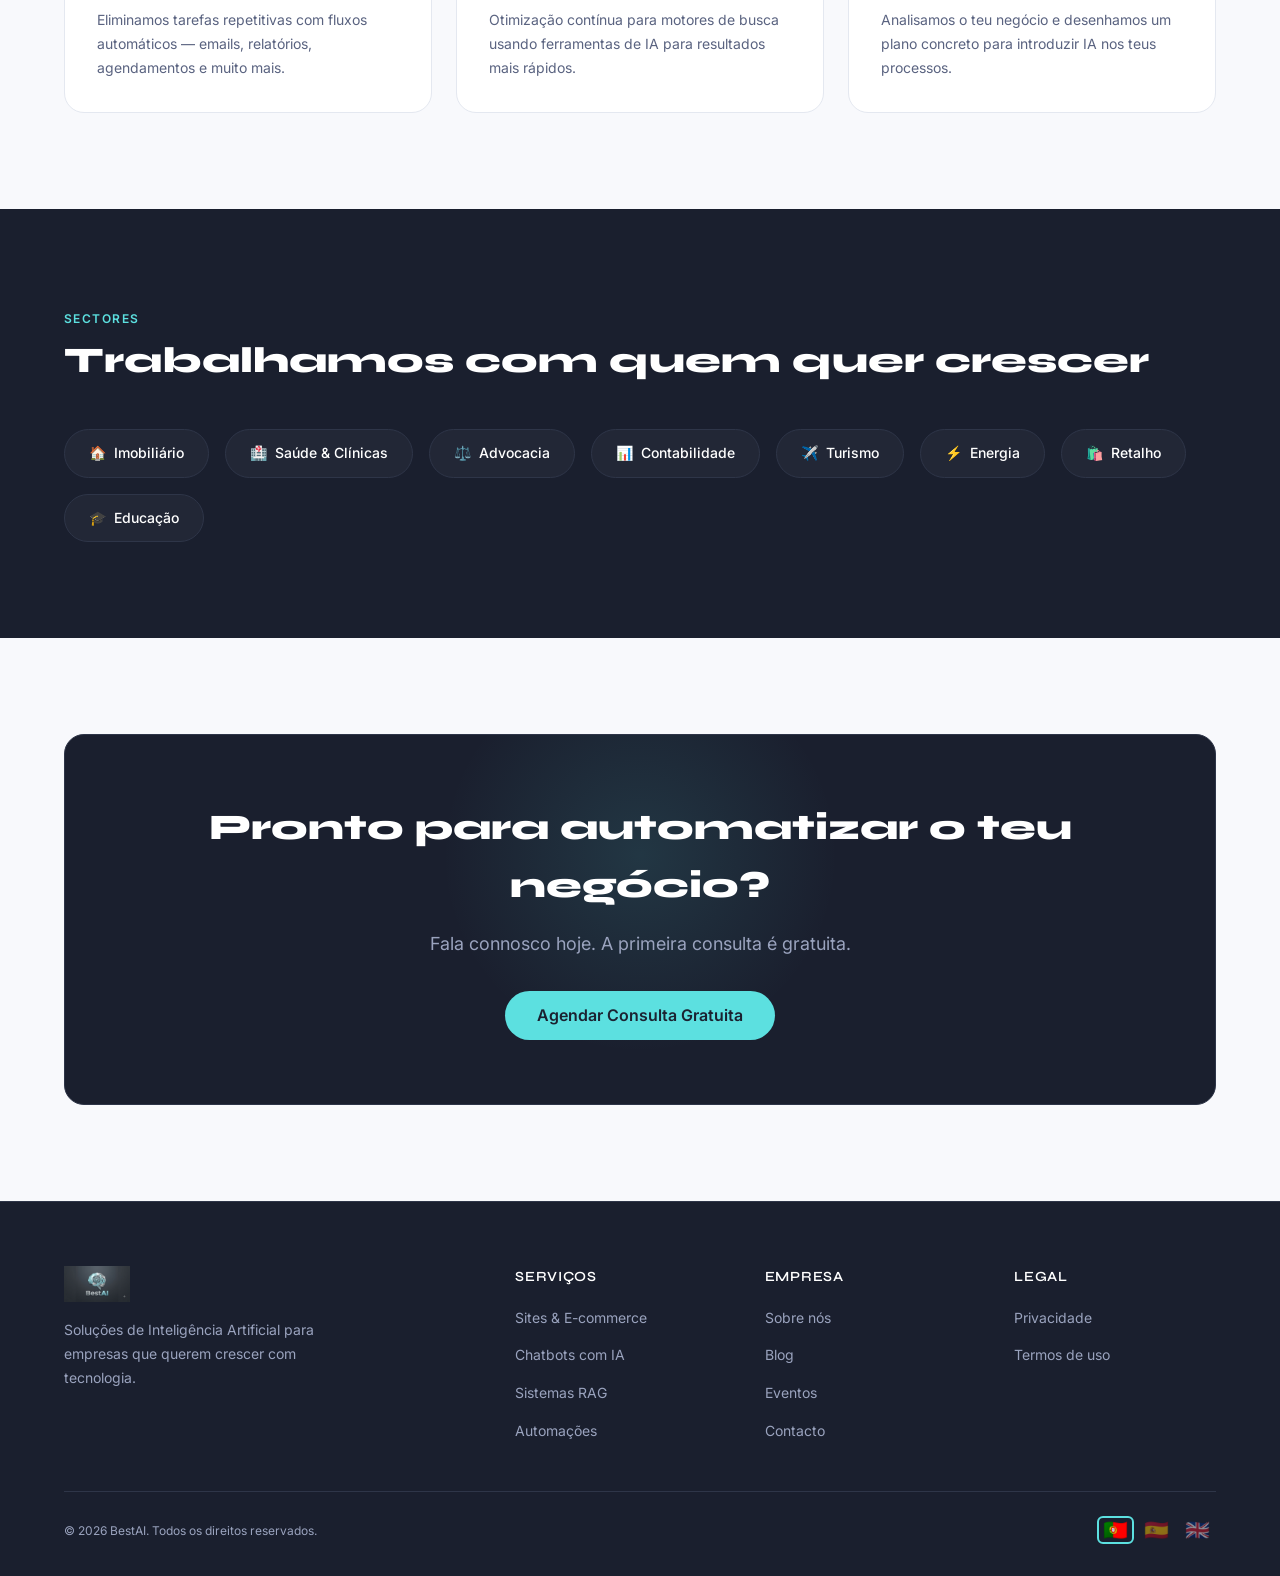
==== commit bd07e38a: "fix: paginas internas vercel + ingles" ====
--- a/index.html
+++ b/index.html
@@ -26,13 +26,12 @@
         <li><a href="pages/blog.html"     data-i18n="nav_blog">Blog</a></li>
         <li><a href="pages/eventos.html"  data-i18n="nav_events">Eventos</a></li>
         <li>
-            <li>
-                <div class="lang-switcher">
-                  <button class="lang-btn active" data-lang="pt" title="Português">🇵🇹</button>
-                  <button class="lang-btn" data-lang="es" title="Español">🇪🇸</button>
-                  <button class="lang-btn" data-lang="en" title="English">🇬🇧</button>
-                </div>
-              </li>
+            <div class="lang-switcher">
+              <button class="lang-btn active" data-lang="pt" title="Português">🇵🇹</button>
+              <button class="lang-btn" data-lang="es" title="Español">🇪🇸</button>
+              <button class="lang-btn" data-lang="en" title="English">🇬🇧</button>
+            </div>
+          </li>
         <li><a href="#contacto" class="navbar__cta" data-i18n="nav_contact">Contactar</a></li>
       </ul>
 
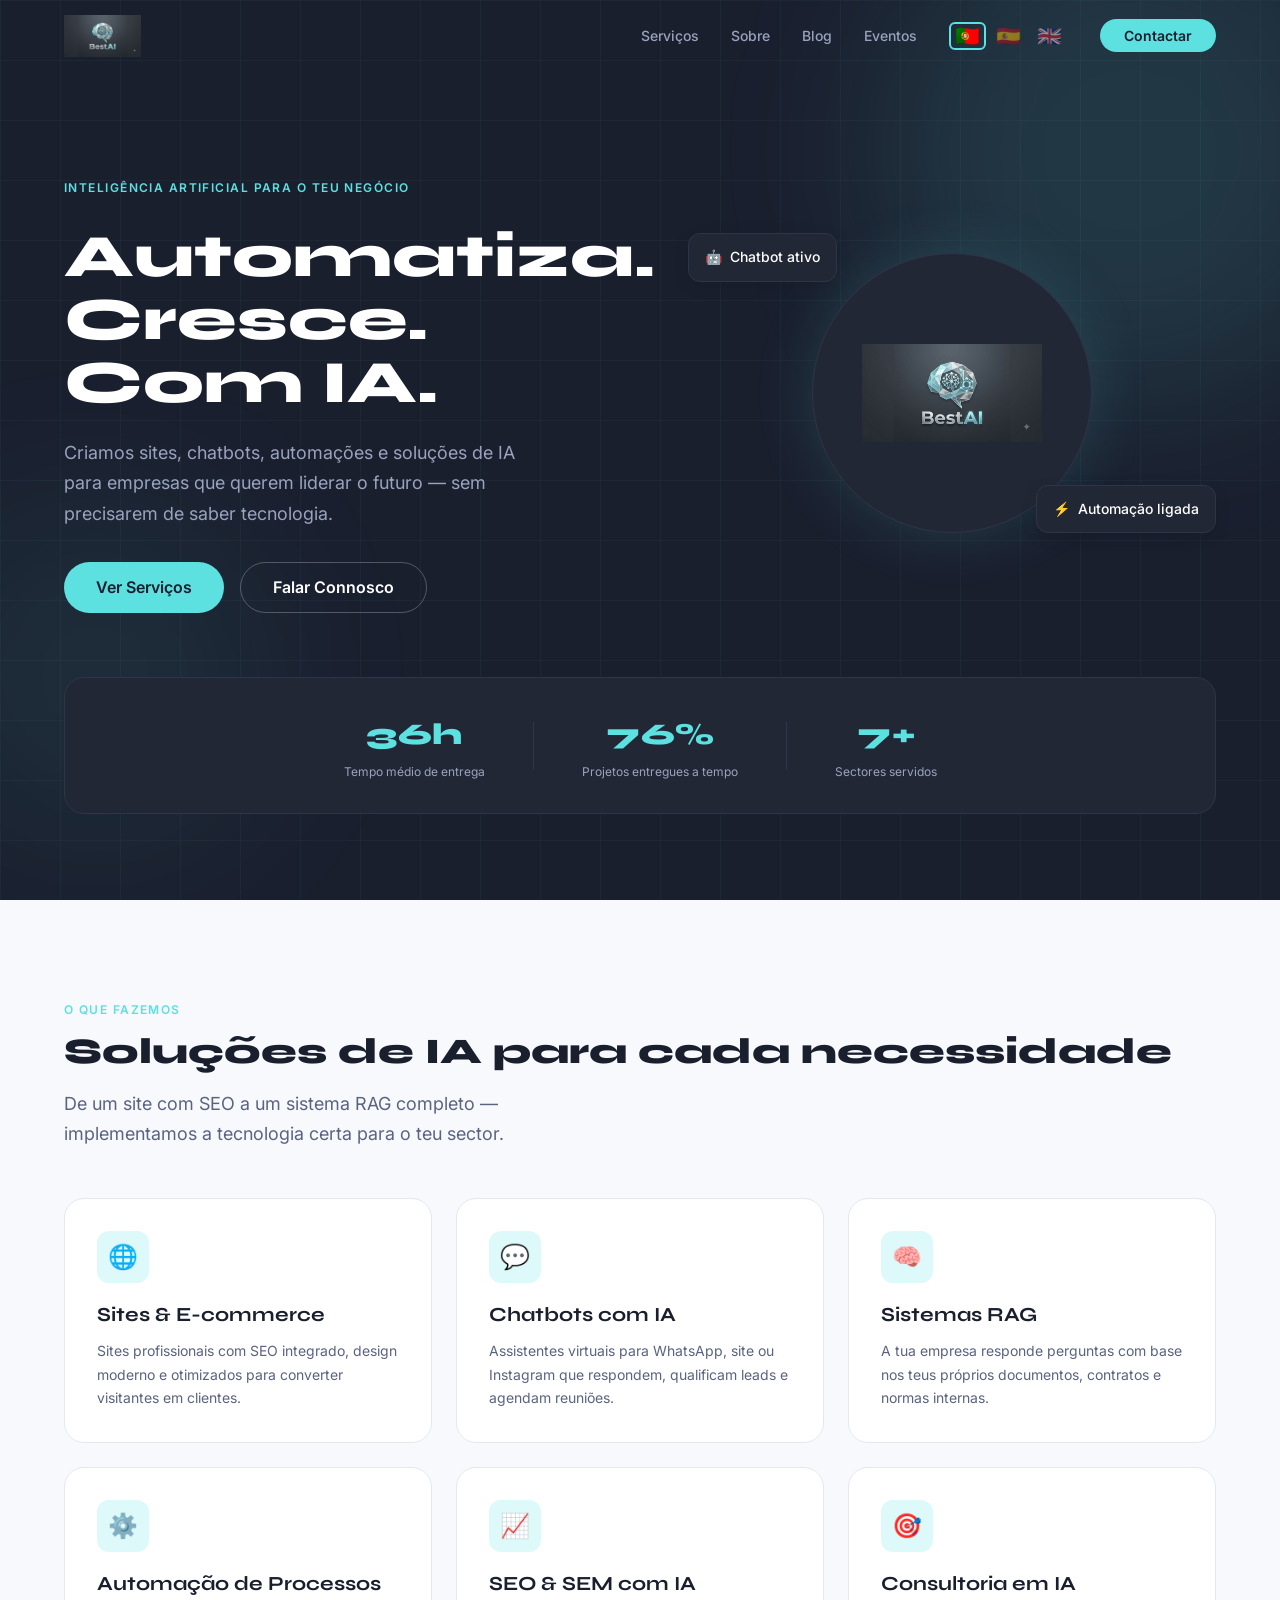
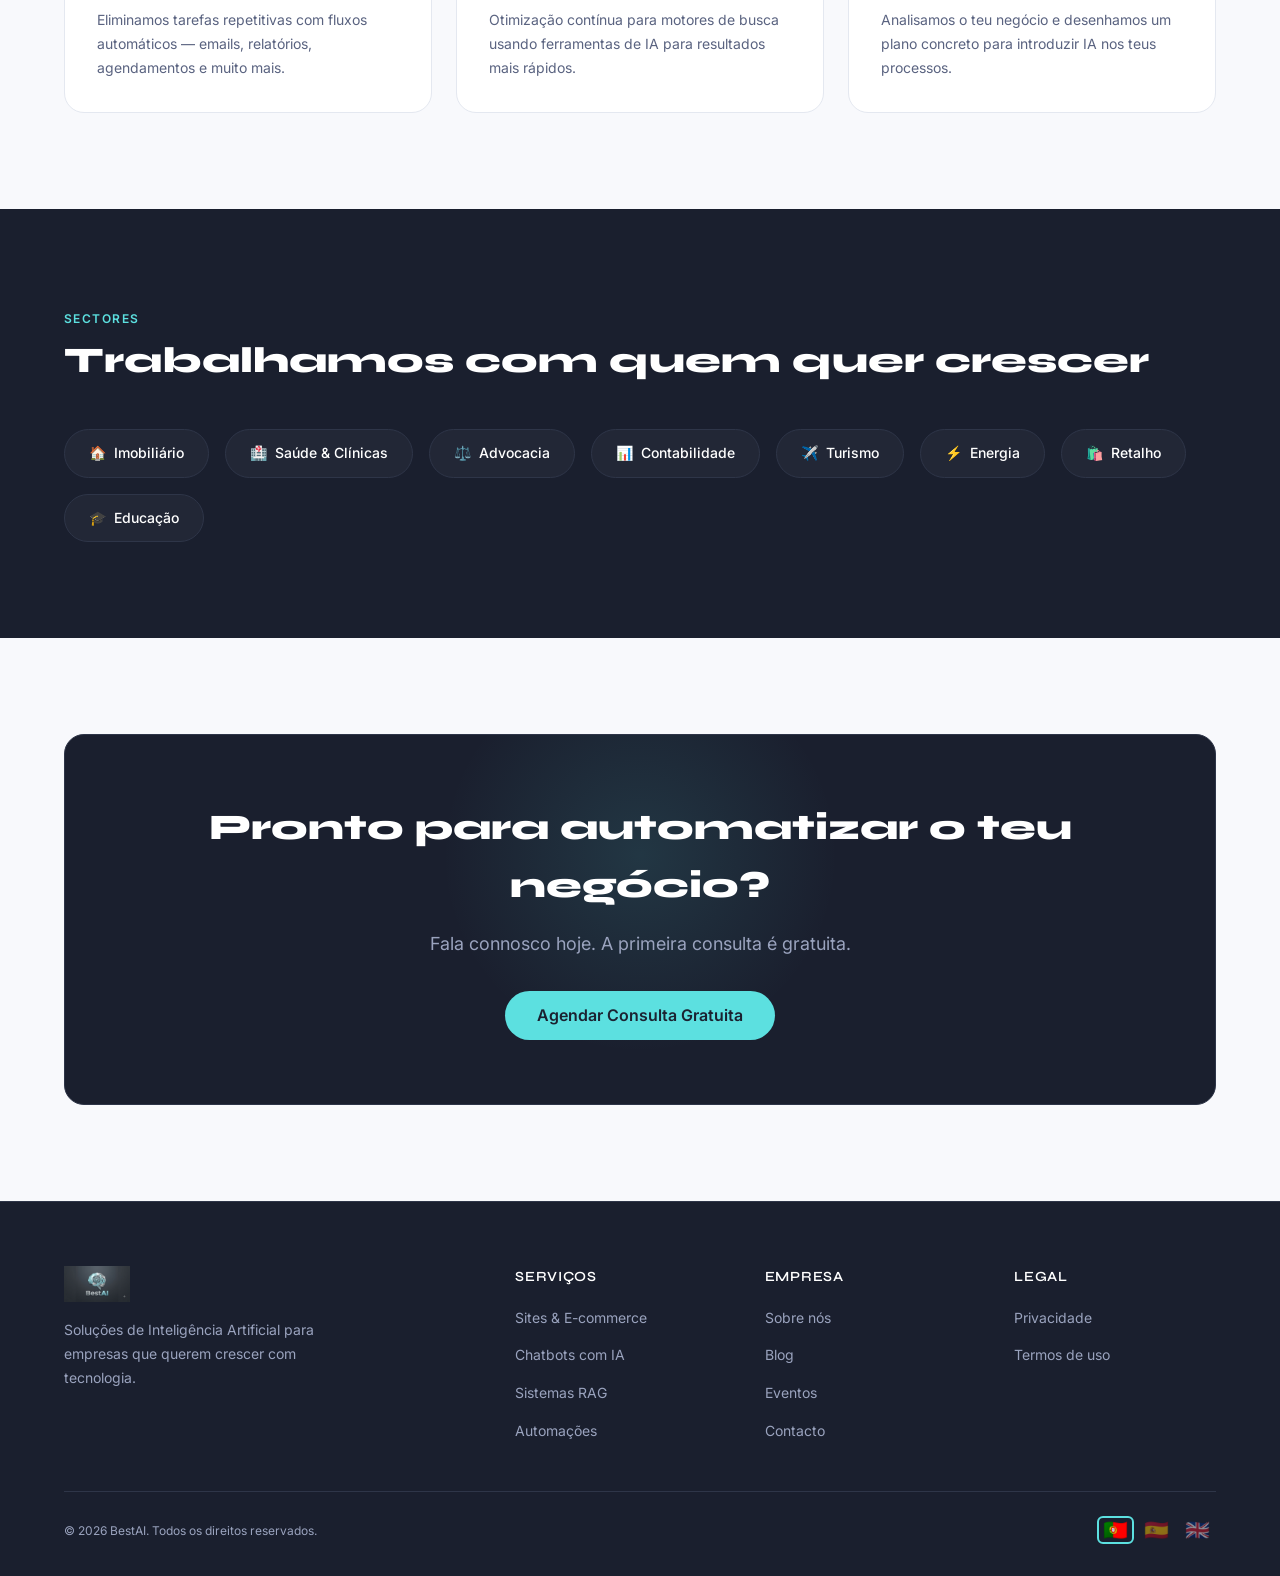
==== commit e40de1d2: "feat: links artigo RAG advocacia no blog" ====
--- a/index.html
+++ b/index.html
@@ -178,7 +178,7 @@
       <div class="cta-box">
         <h2 class="cta-box__title" data-i18n="cta_title">Pronto para automatizar o teu negócio?</h2>
         <p class="cta-box__subtitle" data-i18n="cta_subtitle">Fala connosco hoje. A primeira consulta é gratuita.</p>
-        <a href="mailto:hello@bestai.pt" class="btn btn--primary" data-i18n="cta_button">Agendar Consulta Gratuita</a>
+        <a href="mailto:solutionbestai@gmail.com" class="btn btn--primary" data-i18n="cta_button">Agendar Consulta Gratuita</a>
       </div>
     </div>
   </section>
